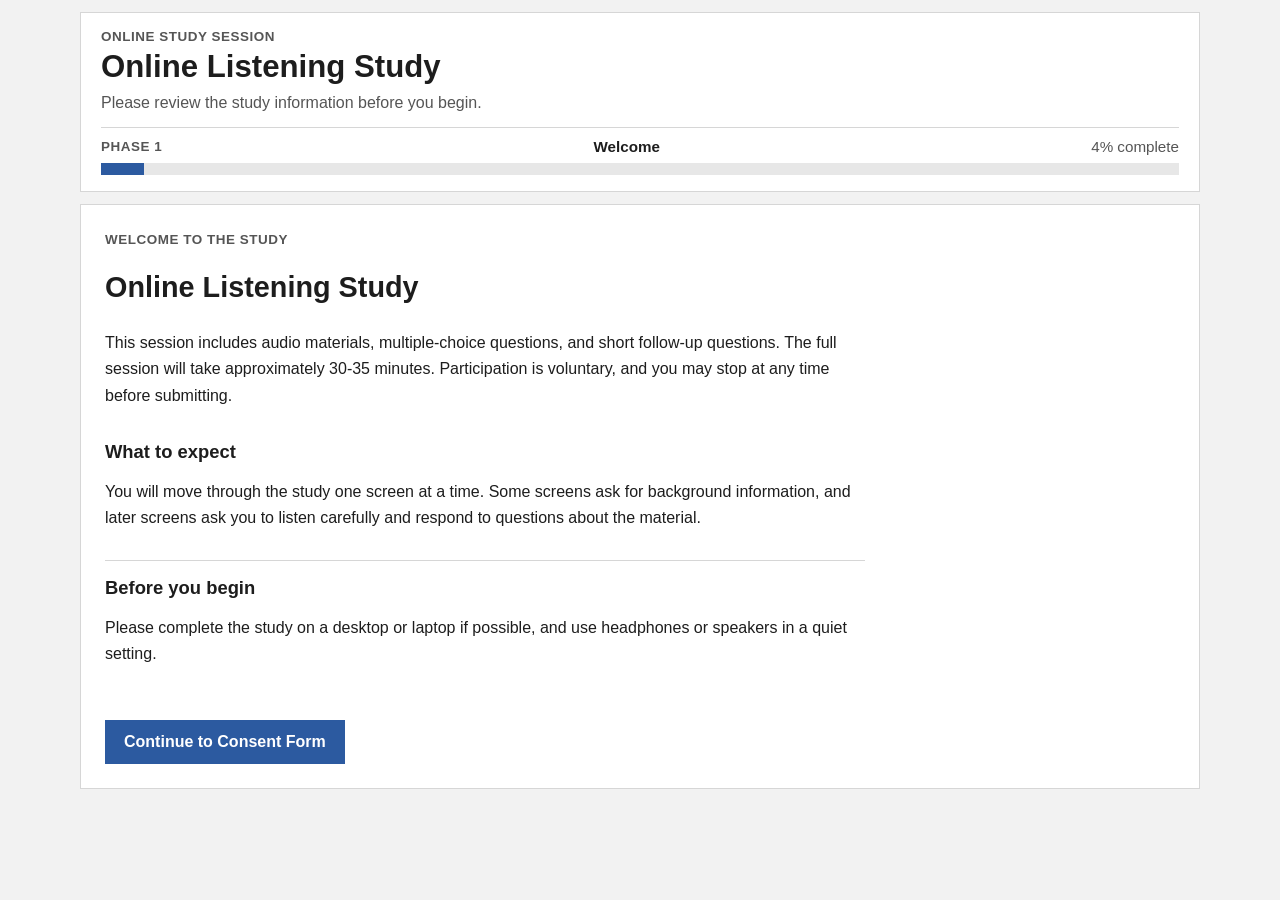
==== index.html @ be56e4e2 "init" ====
<!DOCTYPE html>
<html lang="en">
<head>
  <meta charset="UTF-8" />
  <meta name="viewport" content="width=device-width, initial-scale=1.0" />
  <title>Online Listening Study</title>
  <link rel="stylesheet" href="styles.css?v=20260405b" />
</head>
<body>
  <main class="site-shell">
    <header class="masthead">
      <div class="masthead-copy">
        <p class="eyebrow">Online Study Session</p>
        <h1>Online Listening Study</h1>
        <p id="mastheadSubtitle" class="masthead-subtitle">
          Please read each screen carefully and continue when ready.
        </p>
      </div>
      <div class="masthead-progress" aria-label="Study progress">
        <div class="progress-copy">
          <span id="phaseLabel" class="phase-label">Phase 1</span>
          <strong id="screenLabel">Welcome</strong>
          <span id="progressText" class="progress-text">4% complete</span>
        </div>
        <div class="progress-bar" role="progressbar" aria-valuemin="0" aria-valuemax="100" aria-valuenow="0">
          <span id="progressFill"></span>
        </div>
        <div id="previewTools" class="preview-tools hidden"></div>
      </div>
    </header>

    <section id="app" class="app-root" aria-live="polite"></section>

    <noscript>
      <section class="card warning-card">
        <h2>JavaScript Required</h2>
        <p>This experiment interface is generated by the Lab 2 JavaScript modules. Please open it in a browser with JavaScript enabled.</p>
      </section>
    </noscript>
  </main>

  <script src="lab2-c3-transition-config.js?v=20260406b"></script>
  <script src="lab2-data.js?v=20260406b"></script>
  <script src="lab2-views-intro.js?v=20260406b"></script>
  <script src="lab2-views-study.js?v=20260406b"></script>
  <script src="lab2-views-finish.js?v=20260406b"></script>
  <script src="lab2-core.js?v=20260406b"></script>
</body>
</html>
---- styles.css ----
:root {
  --ink: #1d1d1d;
  --muted: #555555;
  --paper: #ffffff;
  --paper-alt: #f7f7f7;
  --line: #d6d6d6;
  --line-strong: #bcbcbc;
  --navy: #1d1d1d;
  --teal: #2c5aa0;
  --sand: #2c5aa0;
  --rose: #8a3b12;
  --warning: #8a3b12;
  --success: #2d6a3d;
  --shadow: none;
  --radius-lg: 0;
  --radius-md: 0;
  --radius-sm: 0;
}

* {
  box-sizing: border-box;
}

html {
  scroll-behavior: smooth;
}

body {
  margin: 0;
  color: var(--ink);
  font-family: Arial, Helvetica, sans-serif;
  background: #f2f2f2;
  min-height: 100vh;
}

body[data-route="lecture-listen"] {
  zoom: 0.8;
}

.site-shell {
  width: min(1120px, calc(100% - 24px));
  margin: 0 auto;
  padding: 12px 0 36px;
}

body[data-route="lecture-listen"] .site-shell {
  padding-top: 10px;
}

.masthead,
.card {
  background: var(--paper);
  border: 1px solid var(--line);
  box-shadow: none;
}

.masthead {
  padding: 16px 20px;
  display: block;
  margin-bottom: 12px;
}

body[data-route="lecture-listen"] .masthead {
  padding: 10px 14px;
  margin-bottom: 8px;
}

body[data-route="lecture-listen"] .masthead-copy h1 {
  font-size: 1.2rem;
  margin: 2px 0 4px;
}

body[data-route="lecture-listen"] .masthead-subtitle {
  font-size: 0.95rem;
}

.masthead-copy h1 {
  margin: 4px 0 6px;
  font-family: Arial, Helvetica, sans-serif;
  font-size: clamp(1.45rem, 2.6vw, 1.95rem);
  line-height: 1.2;
  letter-spacing: 0;
  color: var(--ink);
}

.eyebrow,
.phase-label,
.section-eyebrow {
  margin: 0;
  text-transform: uppercase;
  letter-spacing: 0.04em;
  font-size: 0.84rem;
  font-weight: 700;
  color: var(--muted);
}

.masthead-subtitle {
  margin: 0;
  max-width: 720px;
  color: var(--muted);
  line-height: 1.45;
}

.masthead-progress {
  margin-top: 12px;
  padding-top: 10px;
  border-top: 1px solid var(--line);
}

.preview-tools {
  margin-top: 14px;
  padding-top: 14px;
  border-top: 1px solid var(--line);
}

.preview-tools form {
  display: flex;
  gap: 10px;
  flex-wrap: wrap;
  align-items: end;
}

.preview-tools .field-group {
  margin-bottom: 0;
  min-width: 180px;
  flex: 1 1 180px;
}

.progress-copy {
  display: flex;
  justify-content: space-between;
  gap: 12px;
  align-items: center;
  margin-bottom: 8px;
  font-size: 0.95rem;
}

.progress-text {
  color: var(--muted);
}

.progress-bar {
  width: 100%;
  height: 12px;
  background: #e7e7e7;
  overflow: hidden;
}

.progress-bar span {
  display: block;
  height: 100%;
  width: 0%;
  background: var(--teal);
  border-radius: inherit;
  transition: width 0.28s ease;
}

.app-root {
  min-height: 320px;
}

.card {
  padding: 24px;
}

body[data-route="lecture-listen"] .card {
  padding: 14px;
}

.card h2,
.card h3 {
  font-family: Arial, Helvetica, sans-serif;
  color: var(--ink);
}

.card h2 {
  margin: 4px 0 10px;
  font-size: clamp(1.35rem, 2.8vw, 1.8rem);
}

.card h3 {
  margin: 0 0 10px;
  font-size: 1.15rem;
}

.lede {
  margin-top: 0;
  line-height: 1.72;
  color: var(--ink);
}

.supporting-copy,
.card p,
.card li,
.card label,
.card summary {
  line-height: 1.65;
}

.muted {
  color: var(--muted);
}

.notice,
.status-banner,
.warning-card,
.summary-panel,
.media-note {
  padding: 14px 16px;
  border: 1px solid var(--line);
  background: var(--paper);
}

.notice strong,
.status-banner strong,
.summary-panel strong {
  color: var(--navy);
}

.warning-card {
  border-color: #e1b8a5;
  background: #fff8f4;
  color: var(--warning);
}

.success-card {
  border-color: #cfe0d1;
  background: #f5fbf6;
  color: var(--success);
}

.card-stack {
  display: grid;
  gap: 14px;
}

.document-sheet {
  display: grid;
  gap: 16px;
  max-width: 760px;
}

.document-section {
  padding-bottom: 12px;
  border-bottom: 1px solid var(--line);
}

.document-section:last-child {
  padding-bottom: 0;
  border-bottom: 0;
}

.columns {
  display: grid;
  gap: 18px;
  grid-template-columns: 1fr;
}

.field-grid {
  display: grid;
  gap: 18px;
  grid-template-columns: 1fr;
  margin-top: 14px;
}

.field-group,
.question-card,
.scale-block {
  display: grid;
  gap: 10px;
}

.field-group {
  margin-bottom: 6px;
}

.field-group label,
.field-group legend,
.question-card legend,
.scale-block legend {
  font-weight: 700;
  color: var(--navy);
}

.field-group input[type="text"],
.field-group input[type="number"],
.field-group select,
.field-group textarea {
  width: 100%;
  border: 1px solid var(--line-strong);
  background: #fff;
  color: var(--ink);
  padding: 13px 14px;
  font: inherit;
}

.field-group textarea {
  min-height: 150px;
  resize: vertical;
}

.compact-input {
  width: 100%;
  border: 1px solid var(--line-strong);
  background: #fff;
  color: var(--ink);
  padding: 10px 12px;
  font: inherit;
}

.choice-list,
.checkbox-list {
  display: grid;
  gap: 12px;
}

.choice-card {
  display: flex;
  gap: 12px;
  align-items: flex-start;
  padding: 14px 15px;
  border: 1px solid var(--line);
  background: #fafcfe;
}

.choice-card input {
  margin-top: 4px;
}

.question-card {
  border: 1px solid var(--line);
  padding: 18px;
  background: #fff;
}

.question-card-emphasis {
  border: 2px solid #b9cbe3;
  background: #f7faff;
  gap: 14px;
}

.conditional-question {
  gap: 14px;
}

.question-stem {
  margin: 0 0 6px;
  font-weight: 700;
  color: var(--navy);
}

.question-meta {
  margin: 0;
  color: var(--muted);
  font-size: 0.95rem;
}

.question-prompt {
  margin: 0;
  color: var(--ink);
  font-size: 1.18rem;
  line-height: 1.5;
  font-weight: 700;
}

.buttons {
  display: flex;
  gap: 12px;
  flex-wrap: wrap;
  margin-top: 22px;
}

.primary-button,
.secondary-button,
.ghost-button {
  border-radius: 0;
  border: 1px solid var(--line-strong);
  padding: 12px 18px;
  font: inherit;
  font-weight: 700;
  cursor: pointer;
  transition: none;
}

.primary-button {
  background: var(--teal);
  color: #fff;
  border-color: var(--teal);
}

.secondary-button {
  background: #fff;
  color: var(--ink);
}

.ghost-button {
  background: #fff;
  color: var(--ink);
}

.primary-button:disabled,
.secondary-button:disabled,
.ghost-button:disabled {
  cursor: not-allowed;
  opacity: 0.55;
  transform: none;
  box-shadow: none;
}

.checklist {
  margin: 0;
  padding-left: 20px;
}

.checklist li + li {
  margin-top: 8px;
}

.detail-grid {
  display: grid;
  gap: 16px;
  grid-template-columns: 1fr;
}

.listen-task-shell {
  gap: 12px;
  padding: 10px 12px 14px;
}

.listen-stage-panel {
  display: grid;
  place-items: center;
  width: min(100%, 960px);
  aspect-ratio: 16 / 9;
  margin: 0 auto;
  padding: 0;
  border: 1px solid #c7d1de;
  background: #eef3f8;
  overflow: hidden;
}

.audio-panel,
.visual-panel {
  border: 1px solid var(--line);
  padding: 18px;
  background: #fff;
}

.audio-panel-compact {
  padding: 0;
  border: 0;
  background: transparent;
}

.audio-status-row {
  display: flex;
  justify-content: space-between;
  gap: 12px;
  align-items: center;
  margin: 12px 0 0;
  padding-top: 12px;
  border-top: 1px solid var(--line);
}

.audio-status-grid {
  border-top: 0;
  margin-top: 0;
  padding-top: 0;
  flex-wrap: wrap;
}

.status-pill {
  display: inline-flex;
  align-items: center;
  gap: 8px;
  padding: 8px 12px;
  background: var(--paper-alt);
  color: var(--ink);
  border: 1px solid var(--line);
  font-weight: 700;
}

.status-pill::before {
  content: "";
  width: 9px;
  height: 9px;
  background: var(--sand);
}

.status-pill.complete::before {
  background: var(--success);
}

.audio-clock {
  font-variant-numeric: tabular-nums;
  color: var(--muted);
}

.countdown-pill {
  display: inline-flex;
  align-items: center;
  padding: 8px 12px;
  background: #eef4ff;
  color: var(--teal);
  border: 1px solid #c8d8f3;
  font-weight: 700;
}

.listen-status-bar {
  display: flex;
  align-items: center;
  justify-content: space-between;
  gap: 16px;
  padding: 10px 12px;
  border: 1px solid var(--line);
  background: #ffffff;
}

.listen-status-left {
  display: flex;
  align-items: center;
  gap: 10px;
  flex-wrap: wrap;
}

.listen-help {
  margin: 0;
  color: var(--muted);
  font-size: 0.95rem;
}

.listen-actions {
  display: flex;
  justify-content: flex-end;
}

.test-score-grid {
  display: grid;
  gap: 10px;
}

.test-score-row {
  display: grid;
  grid-template-columns: minmax(220px, 1fr) minmax(210px, 320px);
  gap: 14px;
  align-items: center;
  padding: 14px 16px;
  border: 1px solid var(--line);
  background: #fff;
}

.test-score-row-other {
  grid-template-columns: minmax(220px, 1fr) minmax(180px, 1.1fr) auto minmax(150px, 220px);
}

.test-score-option,
.test-score-inputs {
  display: flex;
  align-items: center;
  gap: 12px;
}

.test-score-option {
  font-weight: 700;
}

.test-score-option input {
  margin: 0;
}

.test-score-inputs {
  justify-content: flex-end;
}

.compact-score {
  width: 100%;
  max-width: 170px;
}

.inline-label {
  color: var(--muted);
  font-size: 0.95rem;
  white-space: nowrap;
}

.visual-panel {
  display: grid;
  gap: 14px;
  align-content: start;
  justify-items: center;
  text-align: center;
}

#visualStage {
  width: 100%;
  height: 100%;
  display: grid;
  place-items: center;
}

.image-frame {
  position: relative;
  display: flex;
  align-items: center;
  justify-content: center;
  width: 100%;
  height: 100%;
  max-width: 100%;
  border: 0;
  background: #eef3f8;
  overflow: hidden;
}

.image-frame img {
  width: 100%;
  height: 100%;
  max-width: 100%;
  max-height: 100%;
  display: none;
  background: #eef3f8;
  vertical-align: middle;
  object-fit: fill;
  object-position: center center;
}

.image-frame.loaded img {
  display: block;
}

.placeholder-art {
  position: relative;
  display: grid;
  place-items: center;
  padding: 22px;
  width: 100%;
  height: 100%;
  text-align: center;
  color: var(--ink);
  background: #eef3f8;
}

.placeholder-art strong {
  display: block;
  margin-bottom: 8px;
  font-size: 1.05rem;
}

.audio-only-banner {
  width: min(100%, 960px);
  min-height: 100%;
  display: grid;
  gap: 8px;
  padding: 18px 20px;
  border: 0;
  background: #eef3f8;
  align-content: center;
  text-align: center;
}

.audio-only-banner strong {
  font-size: 1.05rem;
}

.scale-block {
  border: 1px solid var(--line);
  padding: 18px;
  background: #fff;
}

.scale-description {
  margin: 0;
  color: var(--muted);
  font-size: 0.95rem;
}

.likert-card {
  padding-top: 10px;
  border-top: 1px solid var(--line);
}

.likert-card:first-of-type {
  border-top: 0;
  padding-top: 0;
}

.likert-options {
  display: grid;
  grid-template-columns: repeat(7, minmax(44px, 1fr));
  gap: 8px;
  margin-top: 10px;
}

.likert-choice {
  display: grid;
  justify-items: center;
  gap: 8px;
  padding: 10px 8px;
  border: 1px solid var(--line);
  background: #fff;
}

.likert-choice input {
  margin: 0;
}

.likert-endpoints {
  display: flex;
  justify-content: space-between;
  gap: 18px;
  margin-top: 8px;
  color: var(--muted);
  font-size: 0.88rem;
}

.hero-grid {
  display: grid;
  gap: 18px;
  grid-template-columns: 1fr;
}

.summary-grid {
  display: grid;
  gap: 14px;
  grid-template-columns: 1fr;
}

.summary-panel span {
  display: block;
  margin-top: 6px;
  font-size: 1.2rem;
  font-weight: 700;
  color: var(--navy);
}

.fine-print {
  font-size: 0.95rem;
  color: var(--muted);
}

.divider {
  height: 1px;
  background: var(--line);
  margin: 8px 0;
}

.hidden {
  display: none !important;
}

@media (max-width: 900px) {
  .masthead {
    padding: 22px;
  }

  .progress-copy,
  .audio-status-row,
  .likert-endpoints,
  .listen-status-bar,
  .listen-actions {
    flex-direction: column;
    align-items: flex-start;
  }

  .test-score-row,
  .test-score-row-other {
    grid-template-columns: 1fr;
  }

  .test-score-inputs {
    justify-content: flex-start;
  }

  .likert-options {
    grid-template-columns: repeat(4, minmax(44px, 1fr));
  }
}

@media (max-width: 640px) {
  .site-shell {
    width: min(100% - 16px, 1120px);
    padding-top: 10px;
    padding-bottom: 24px;
  }

  .masthead,
  .card {
    padding: 14px;
  }

  .buttons {
    flex-direction: column;
  }

  .primary-button,
  .secondary-button,
  .ghost-button {
    width: 100%;
    justify-content: center;
  }

  .likert-options {
    grid-template-columns: repeat(2, minmax(44px, 1fr));
  }

  .test-score-row,
  .test-score-row-other {
    padding: 12px;
  }

  .listen-stage-panel {
    width: 100%;
    max-width: 100%;
  }

  .image-frame img {
    max-width: 100%;
    max-height: 100%;
  }

  .placeholder-art {
    width: 100%;
  }
}
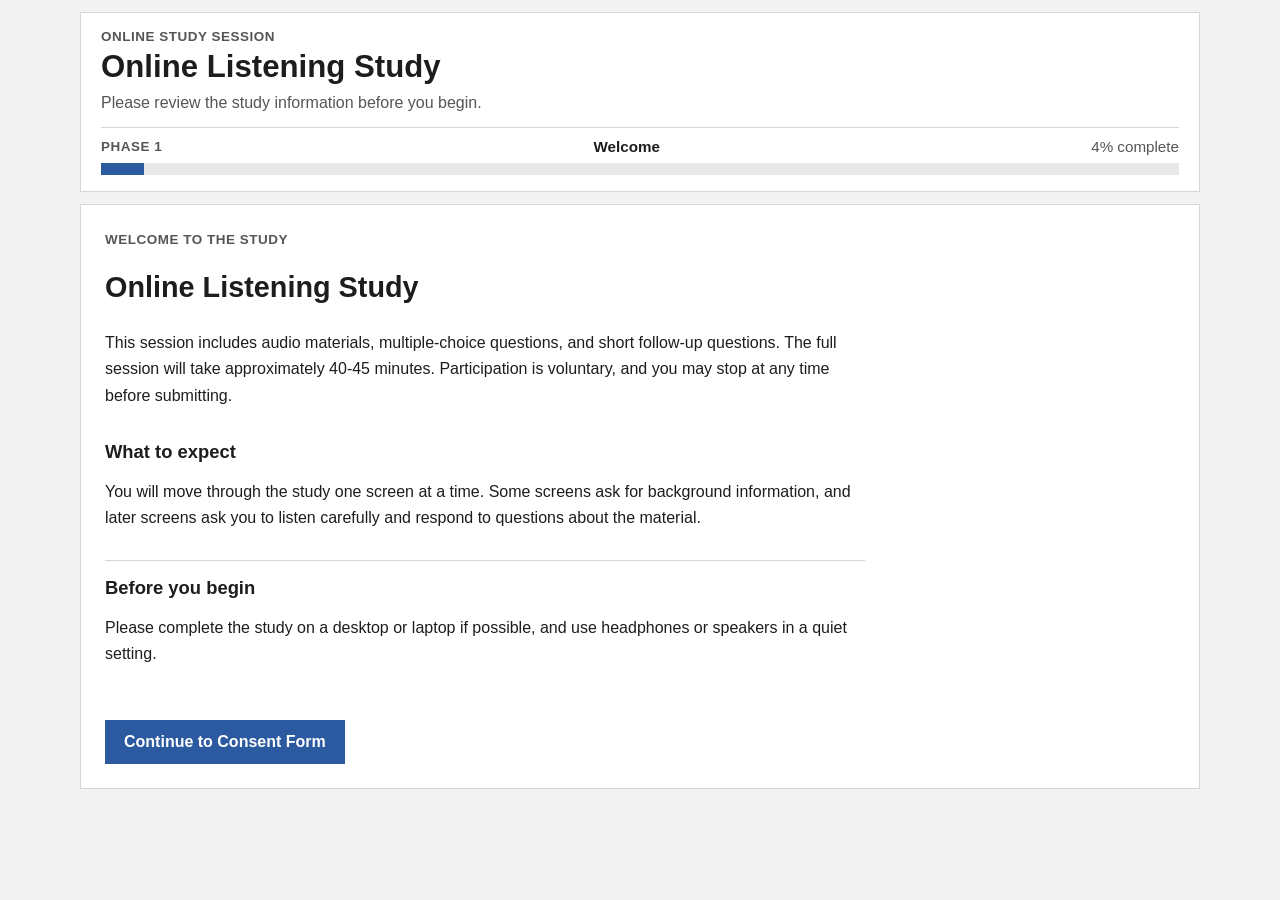
==== commit 20a52a70: "Final change on 4/14" ====
--- a/index.html
+++ b/index.html
@@ -41,9 +41,9 @@
 
   <script src="lab2-c3-transition-config.js?v=20260406b"></script>
   <script src="lab2-data.js?v=20260406b"></script>
-  <script src="lab2-views-intro.js?v=20260406b"></script>
+  <script src="lab2-views-intro.js?v=20260414j"></script>
   <script src="lab2-views-study.js?v=20260406b"></script>
-  <script src="lab2-views-finish.js?v=20260406b"></script>
-  <script src="lab2-core.js?v=20260406b"></script>
+  <script src="lab2-views-finish.js?v=20260414a"></script>
+  <script src="lab2-core.js?v=20260414h"></script>
 </body>
 </html>
